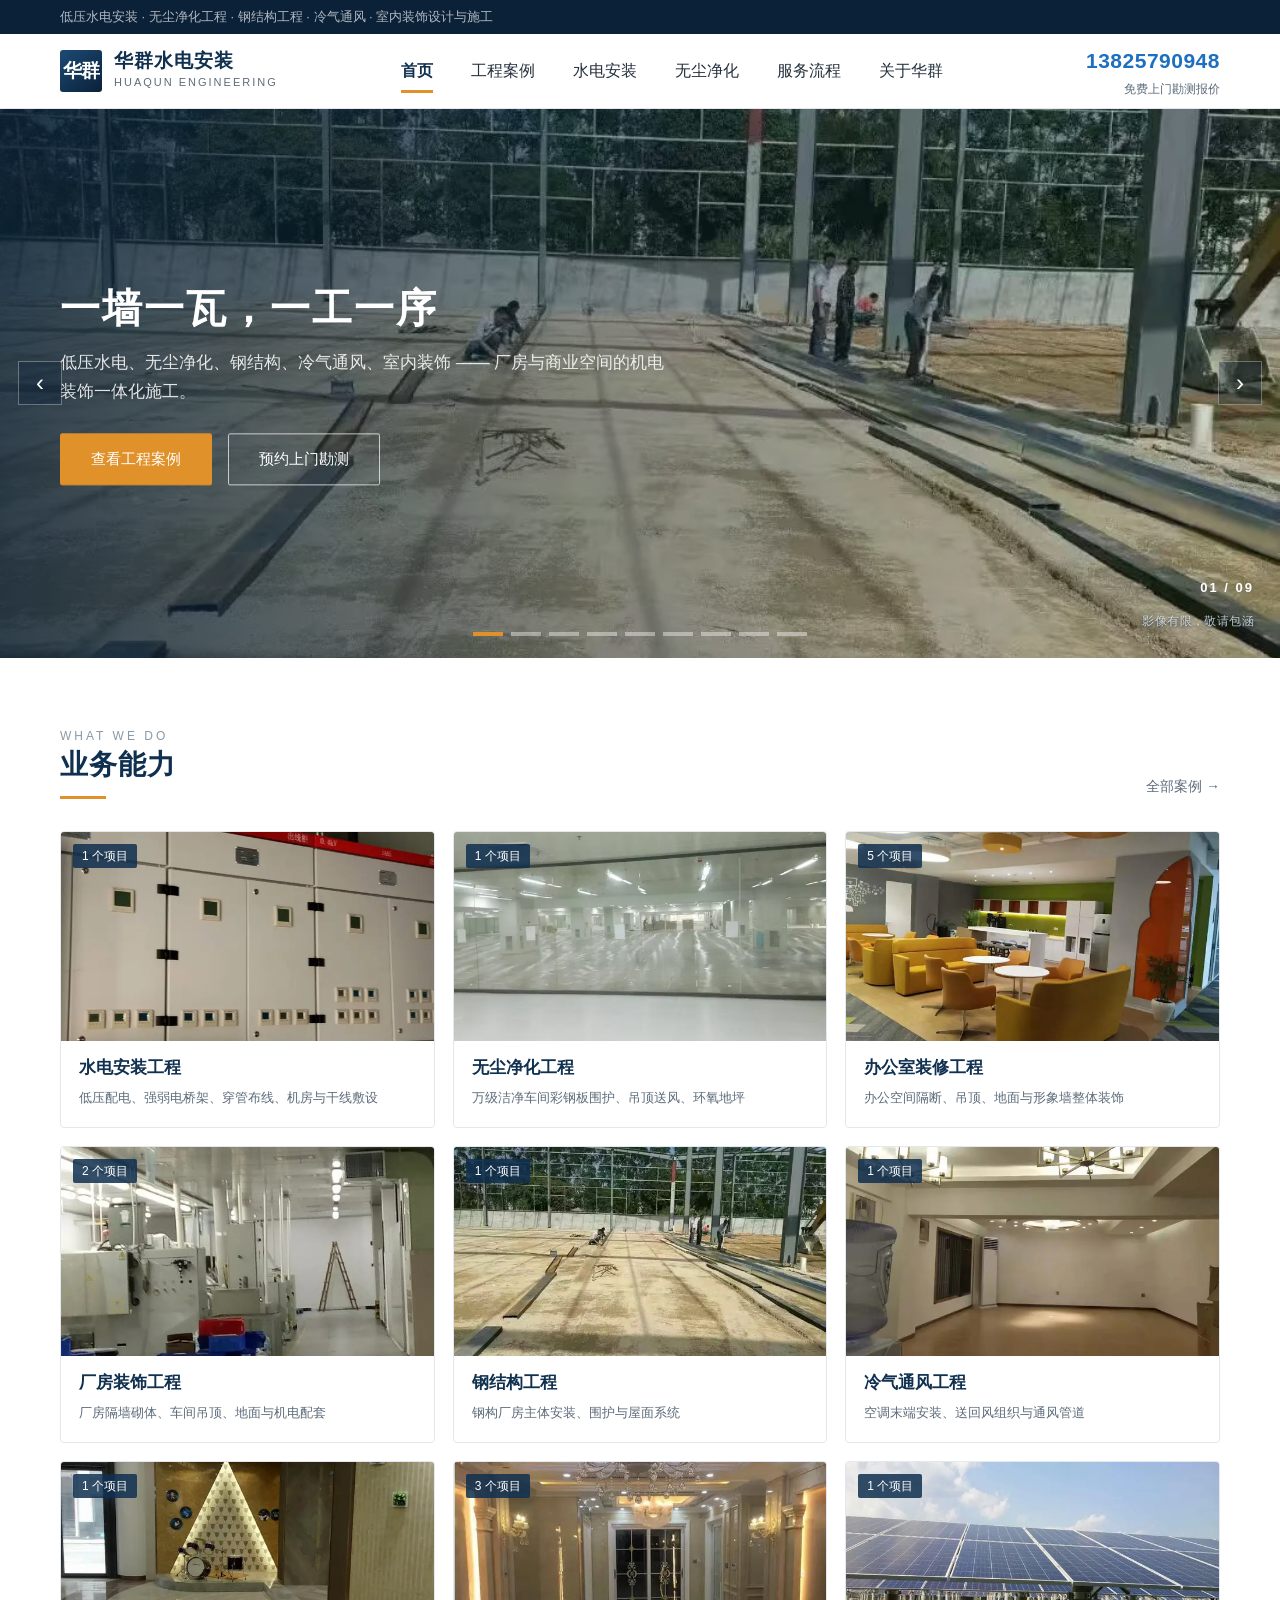
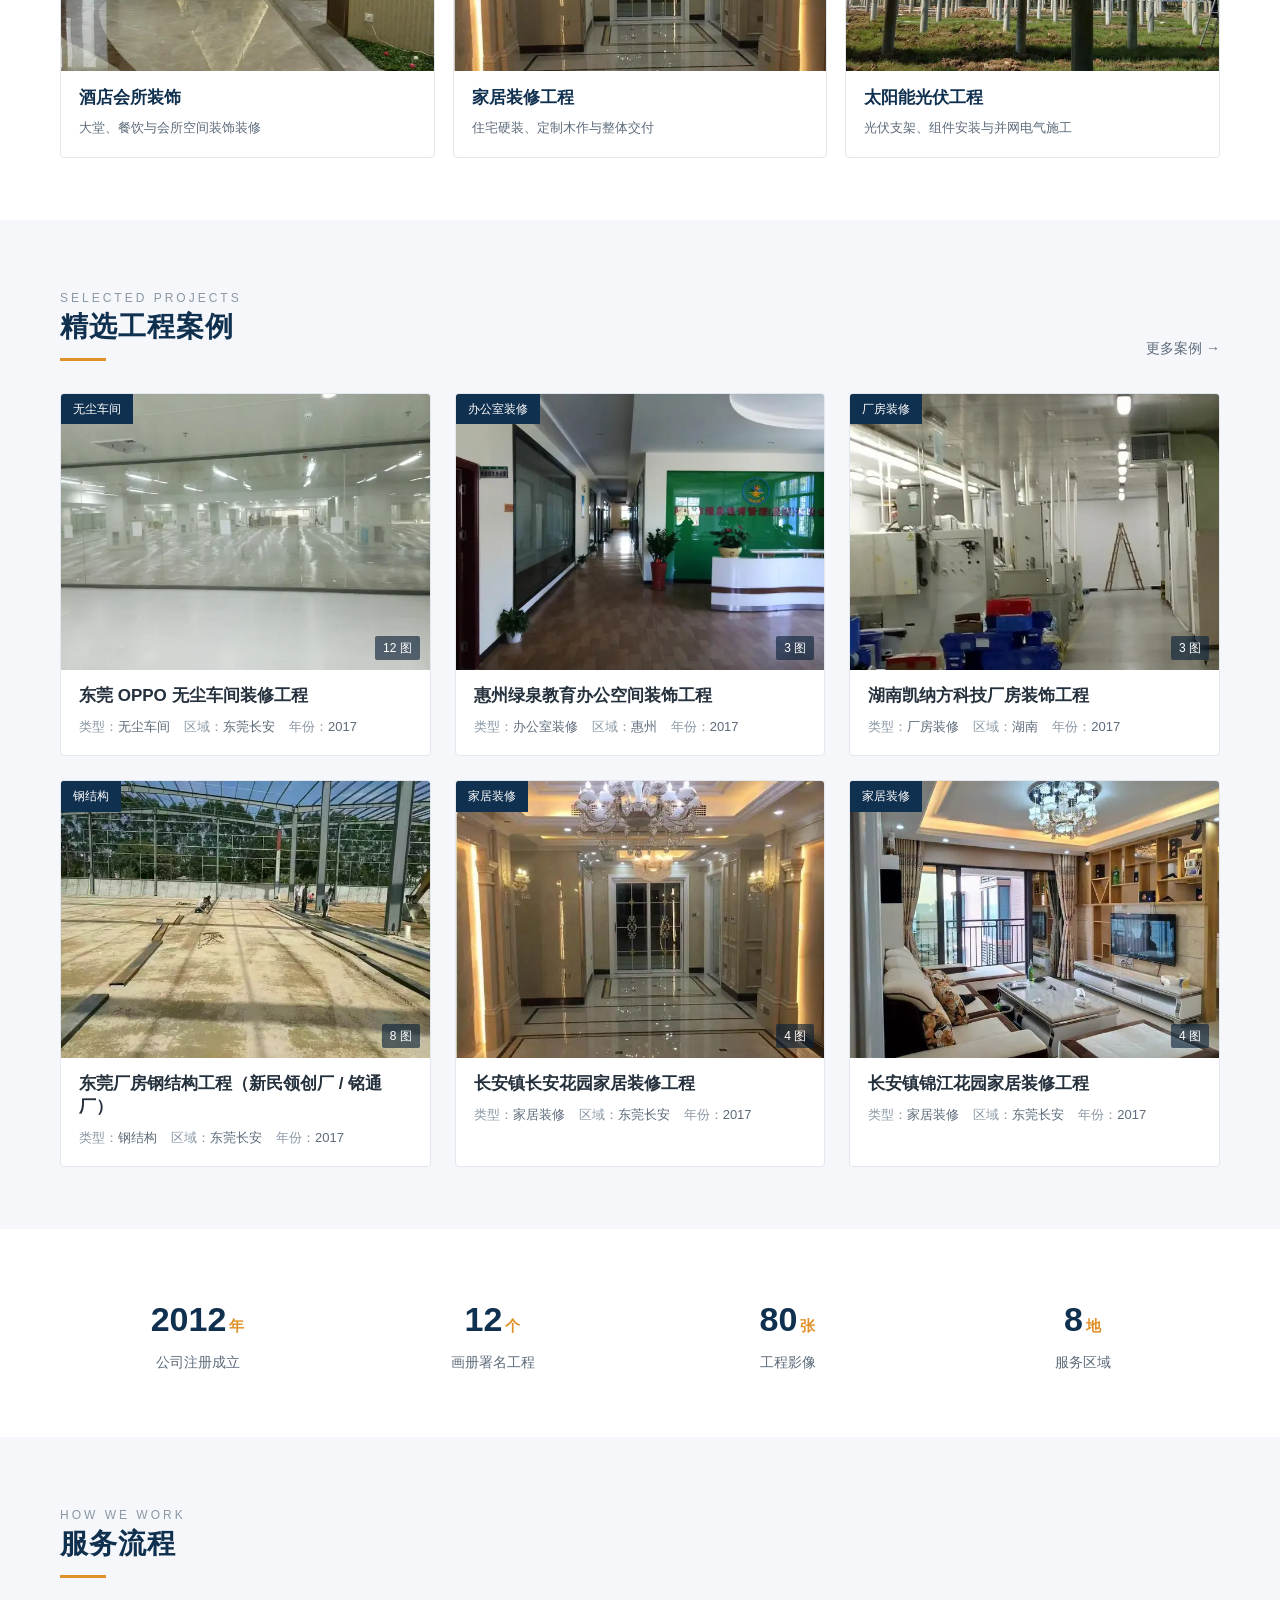
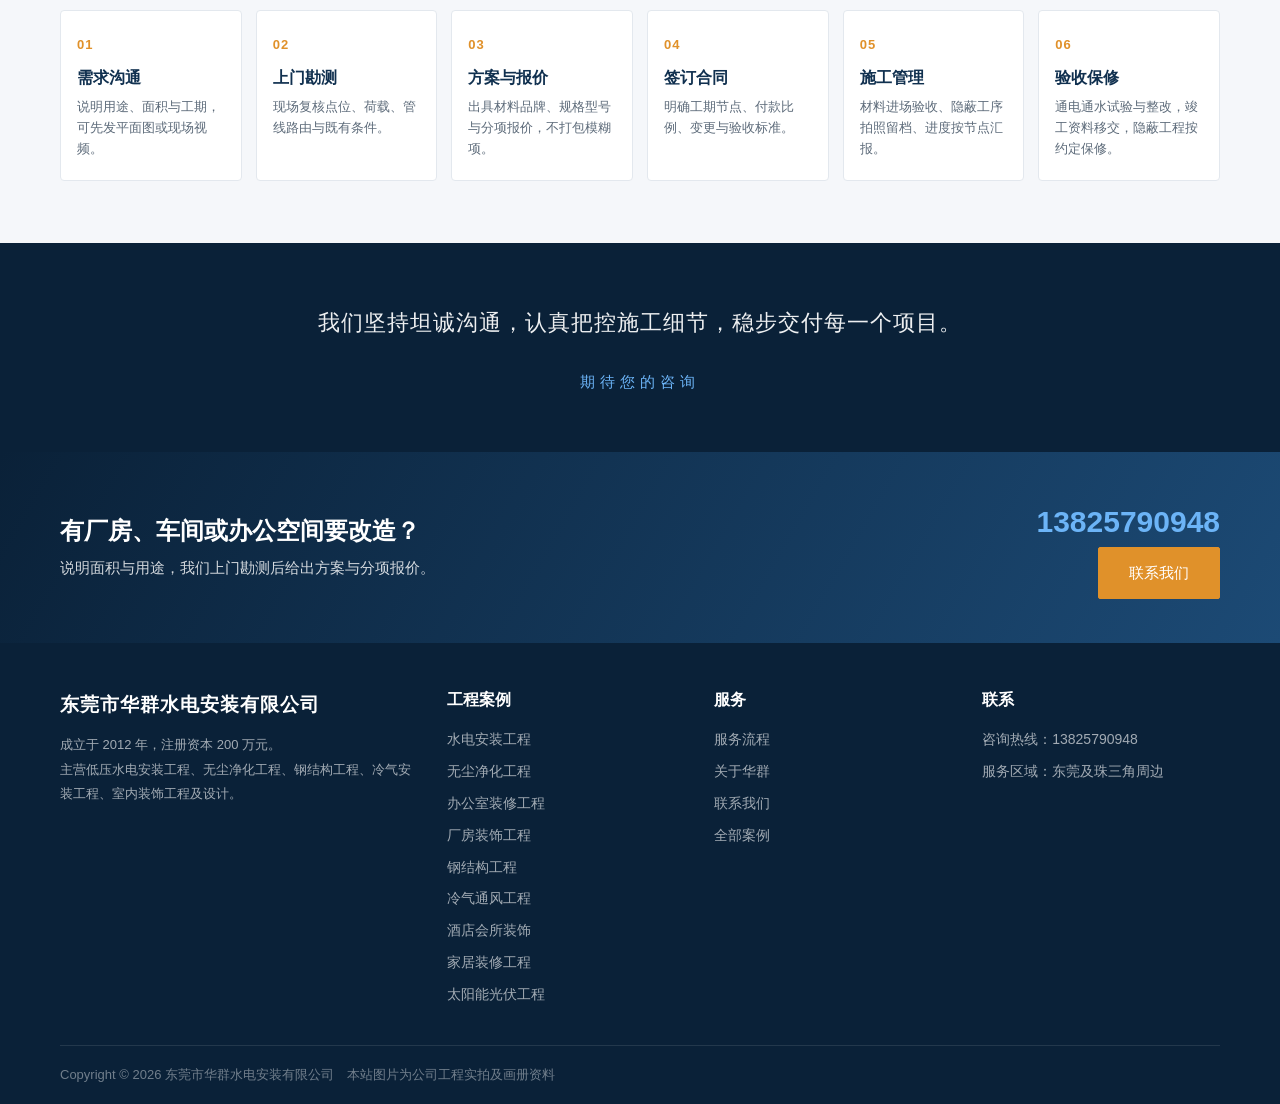
==== index.html @ dbda6144 "华群水电安装 官网静态站" ====
<!DOCTYPE html>
<html lang="zh-CN">
<head>
<meta charset="utf-8">
<meta name="viewport" content="width=device-width, initial-scale=1">
<title>东莞市华群水电安装有限公司 - 水电安装 · 无尘净化 · 厂房钢结构 · 办公室装饰工程</title>
<meta name="description" content="东莞长安镇水电安装、无尘净化车间、厂房钢结构、办公室与酒店装饰工程服务商，14 年工程经验，OPPO、正博、信佳等制造企业合作案例，附工程实拍图集。">
<link rel="stylesheet" href="assets/css/style.css">
</head>
<body>

<div class="hq-telbar"><div class="wrap">
  <span class="desc">低压水电安装 · 无尘净化工程 · 钢结构工程 · 冷气通风 · 室内装饰设计与施工</span>
  <span class="tel">咨询热线：<b data-fill-tel></b></span>
</div></div>

<header class="hq-head"><div class="wrap">
  <a class="hq-logo" href="index.html">
    <span class="mark">华群</span>
    <span class="txt"><b>华群水电安装</b><i>HUAQUN ENGINEERING</i></span>
  </a>
  <button class="hq-burger" id="burger">☰</button>
  <nav class="hq-nav" id="nav">
    <a href="index.html">首页</a>
    <a href="cases.html">工程案例</a>
    <a href="cases.html?cat=hydro">水电安装</a>
    <a href="cases.html?cat=cleanroom">无尘净化</a>
    <a href="index.html#flow">服务流程</a>
    <a href="about.html">关于华群</a>
  </nav>
  <div class="hotline"><b data-fill-tel></b><i>免费上门勘测报价</i></div>
</div></header>

<section class="hero">
  <div class="hero-slides" id="slides"></div>
  <div class="hero-copy"><div class="wrap">
    <h1>一墙一瓦，一工一序</h1>
    <p>低压水电、无尘净化、钢结构、冷气通风、室内装饰 —— 厂房与商业空间的机电装饰一体化施工。</p>
    <a class="btn" href="cases.html">查看工程案例</a>
    <a class="btn ghost" href="about.html#contact">预约上门勘测</a>
  </div></div>
  <button class="hero-arrow prev" id="hprev" aria-label="上一张">‹</button>
  <button class="hero-arrow next" id="hnext" aria-label="下一张">›</button>
  <div class="hero-count" id="hcount"></div>
  <div class="hero-note">影像有限，敬请包涵</div>
  <div class="hero-dots" id="dots"></div>
</section>

<section class="sec">
  <div class="wrap">
    <div class="sec-head">
      <div><div class="en">What We Do</div><h2 class="zh">业务能力</h2><div class="bar"></div></div>
      <a class="more" href="cases.html">全部案例 →</a>
    </div>
    <div class="cats" id="cats"></div>
  </div>
</section>

<section class="sec gray">
  <div class="wrap">
    <div class="sec-head">
      <div><div class="en">Selected Projects</div><h2 class="zh">精选工程案例</h2><div class="bar"></div></div>
      <a class="more" href="cases.html">更多案例 →</a>
    </div>
    <div class="grid" id="picked"></div>
  </div>
</section>

<section class="sec">
  <div class="wrap">
    <div class="stats" id="stats"></div>
  </div>
</section>

<section class="sec gray" id="flow">
  <div class="wrap">
    <div class="sec-head">
      <div><div class="en">How We Work</div><h2 class="zh">服务流程</h2><div class="bar"></div></div>
    </div>
    <ul class="flow">
      <li><span class="no">01</span><b>需求沟通</b><p>说明用途、面积与工期，可先发平面图或现场视频。</p></li>
      <li><span class="no">02</span><b>上门勘测</b><p>现场复核点位、荷载、管线路由与既有条件。</p></li>
      <li><span class="no">03</span><b>方案与报价</b><p>出具材料品牌、规格型号与分项报价，不打包模糊项。</p></li>
      <li><span class="no">04</span><b>签订合同</b><p>明确工期节点、付款比例、变更与验收标准。</p></li>
      <li><span class="no">05</span><b>施工管理</b><p>材料进场验收、隐蔽工序拍照留档、进度按节点汇报。</p></li>
      <li><span class="no">06</span><b>验收保修</b><p>通电通水试验与整改，竣工资料移交，隐蔽工程按约定保修。</p></li>
    </ul>
  </div>
</section>

<section class="words" id="words">
  <div class="wrap">
    <p class="words-say">我们坚持坦诚沟通，认真把控施工细节，稳步交付每一个项目。</p>
    <p class="words-hope">期待您的咨询</p>
  </div>
</section>

<section class="cta-band">
  <div class="wrap">
    <div><h3>有厂房、车间或办公空间要改造？</h3><p>说明面积与用途，我们上门勘测后给出方案与分项报价。</p></div>
    <div style="text-align:right"><span class="tel" data-fill-tel></span><div><a class="btn" href="about.html#contact">联系我们</a></div></div>
  </div>
</section>

<footer class="foot">
  <div class="wrap">
    <div class="foot-grid">
      <div class="brand">
        <b>东莞市华群水电安装有限公司</b>
        <p>成立于 2012 年，注册资本 200 万元。<br>主营低压水电安装工程、无尘净化工程、钢结构工程、冷气安装工程、室内装饰工程及设计。</p>
      </div>
      <div><h4>工程案例</h4><ul id="foot-cats"></ul></div>
      <div><h4>服务</h4><ul>
        <li><a href="index.html#flow">服务流程</a></li>
        <li><a href="about.html">关于华群</a></li>
        <li><a href="about.html#contact">联系我们</a></li>
        <li><a href="cases.html">全部案例</a></li>
      </ul></div>
      <div><h4>联系</h4><ul>
        <li>咨询热线：<span data-fill-tel></span></li>
        <li>服务区域：东莞及珠三角周边</li>
      </ul></div>
    </div>
    <div class="foot-bar">
      <span>Copyright © <span id="year"></span> <span id="cname"></span>　本站图片为公司工程实拍及画册资料</span>
    </div>
  </div>
</footer>

<script src="data/cases.js"></script>
<script src="assets/js/site.js"></script>
<script>
  document.getElementById("foot-cats").innerHTML = window.HUAQUN.cats.map(function (k) {
    return '<li><a href="cases.html?cat=' + k.id + '">' + k.name + "</a></li>";
  }).join("");
</script>
</body>
</html>
---- assets/css/style.css ----
:root {
  /* 全站只用三种颜色：藏青（结构）、琥珀（强调 / 操作）、蓝（电话 / 联系）
     其余一律是白、中性灰，或用白色透明度压深底 */
  --navy: #10304f;
  --navy-d: #0a2138;
  --navy-l: #1c4a75;
  --navy-05: #eaf1f8;
  --amber: #e0912a;
  --amber-d: #cf831f;
  --blue: #1d6fbf;
  --blue-l: #6cb4f7;
  --ink: #24303c;
  --ink-body: #3c4a58;
  --ink-l: #5d6b7a;
  --ink-2: #8b98a5;
  --line: #e3e8ee;
  --bg: #f5f7fa;
  --white: #fff;
  --radius: 4px;
  --shadow: 0 2px 12px rgba(16, 48, 79, .08);
  --shadow-h: 0 10px 28px rgba(16, 48, 79, .16);
  --maxw: 1200px;
}

* { box-sizing: border-box; }

html { -webkit-text-size-adjust: 100%; }

body {
  margin: 0;
  font-family: "PingFang SC", "Microsoft YaHei", "Hiragino Sans GB", "Source Han Sans SC", "Noto Sans CJK SC", sans-serif;
  color: var(--ink);
  background: var(--white);
  font-size: 15px;
  line-height: 1.7;
}

img { display: block; max-width: 100%; }
a { color: inherit; text-decoration: none; }
ul { margin: 0; padding: 0; list-style: none; }
h1, h2, h3, h4 { margin: 0; font-weight: 700; line-height: 1.35; }

.wrap { max-width: var(--maxw); margin: 0 auto; padding: 0 20px; }

/* ---------- header ---------- */
.hq-telbar { background: var(--navy-d); color: rgba(255, 255, 255, .68); font-size: 13px; }
.hq-telbar .wrap { display: flex; justify-content: space-between; align-items: center; height: 34px; }
.hq-telbar span { white-space: nowrap; }
.hq-telbar .tel { display: none; color: var(--blue-l); font-weight: 700; letter-spacing: .5px; }

.hq-head { background: var(--white); border-bottom: 1px solid var(--line); position: sticky; top: 0; z-index: 60; }
.hq-head .wrap { display: flex; align-items: center; justify-content: space-between; height: 74px; }
.hq-logo { display: flex; align-items: center; gap: 12px; }
.hq-logo .mark {
  width: 42px; height: 42px; border-radius: 3px; flex: none;
  background: linear-gradient(140deg, var(--navy-l), var(--navy-d));
  color: #fff; font-size: 19px; font-weight: 800;
  display: flex; align-items: center; justify-content: center; letter-spacing: -1px;
}
.hq-logo .txt b { display: block; font-size: 19px; color: var(--navy); letter-spacing: 1px; line-height: 1.2; }
.hq-logo .txt i { display: block; font-style: normal; font-size: 11px; color: var(--ink-l); letter-spacing: 2px; }

.hq-nav { display: flex; gap: 6px; }
.hq-nav a {
  position: relative; padding: 26px 16px; font-size: 16px; color: var(--ink);
}
.hq-nav a:hover { color: var(--navy-l); }
.hq-nav a.on { color: var(--navy); font-weight: 700; }
.hq-nav a.on::after {
  content: ""; position: absolute; left: 16px; right: 16px; bottom: 18px; height: 3px; background: var(--amber);
}
.hq-head .hotline { text-align: right; margin-left: 20px; }
.hq-head .hotline b { display: block; font-size: 21px; color: var(--blue); font-weight: 800; letter-spacing: .5px; }
.hq-head .hotline i { display: block; font-style: normal; font-size: 12px; color: var(--ink-l); }

.hq-burger {
  display: none; width: 40px; height: 40px; border: 1px solid rgba(16, 48, 79, .2); border-radius: 3px;
  background: none; cursor: pointer; padding: 0; position: relative; font-size: 0; flex: none;
}
.hq-burger::before {
  content: ""; position: absolute; left: 11px; right: 11px; top: 12px; height: 2px;
  background: var(--navy); box-shadow: 0 6px 0 var(--navy), 0 12px 0 var(--navy);
}

/* ---------- hero ---------- */
.hero { position: relative; background: var(--navy-d); overflow: hidden; }
.hero-slides { position: relative; width: 100%; aspect-ratio: 21 / 9; max-height: 560px; }
.hero-slide {
  position: absolute; inset: 0; opacity: 0; transition: opacity .9s ease;
  background-size: cover; background-position: center;
}
.hero-slide.on { opacity: 1; }
.hero-slide::after { content: ""; position: absolute; inset: 0; background: linear-gradient(90deg, rgba(10, 33, 56, .82) 0%, rgba(10, 33, 56, .45) 45%, rgba(10, 33, 56, .15) 100%); }
.hero-copy { position: absolute; z-index: 3; top: 50%; left: 0; transform: translateY(-50%); width: 100%; }
.hero-copy .wrap { max-width: var(--maxw); }
.hero-copy h1 { color: #fff; font-size: 40px; letter-spacing: 2px; }
.hero-copy p { color: rgba(255, 255, 255, .86); font-size: 17px; margin: 14px 0 26px; max-width: 620px; }
.hero-dots { position: absolute; z-index: 4; bottom: 22px; left: 0; width: 100%; display: flex; gap: 8px; justify-content: center; }
.hero-dots button { width: 30px; height: 4px; border: 0; background: rgba(255, 255, 255, .4); cursor: pointer; padding: 0; }
.hero-dots button.on { background: var(--amber); }
.hero-arrow {
  position: absolute; z-index: 5; top: 50%; transform: translateY(-50%); width: 44px; height: 44px;
  border: 1px solid rgba(255, 255, 255, .32); background: rgba(10, 33, 56, .32); color: #fff;
  font-size: 24px; line-height: 1; cursor: pointer; transition: .22s;
}
.hero-arrow:hover { background: var(--amber); border-color: var(--amber); }
.hero-arrow.prev { left: 18px; }
.hero-arrow.next { right: 18px; }
.hero-count { position: absolute; z-index: 4; right: 26px; bottom: 58px; color: #fff; font-size: 13px; font-weight: 700; letter-spacing: 2px; }
.hero-note {
  position: absolute; z-index: 4; right: 26px; bottom: 26px;
  color: rgba(255, 255, 255, .72); font-size: 12px; letter-spacing: .4px;
  text-shadow: 0 1px 3px rgba(10, 33, 56, .8);
}

.btn {
  display: inline-block; padding: 12px 30px; border-radius: 2px; font-size: 15px;
  background: var(--amber); color: #fff; border: 1px solid var(--amber); cursor: pointer;
}
.btn:hover { background: var(--amber-d); border-color: var(--amber-d); }
.btn.ghost { background: transparent; border-color: rgba(255, 255, 255, .7); color: #fff; margin-left: 12px; }
.btn.ghost:hover { background: rgba(255, 255, 255, .12); }
.btn.dark { background: var(--navy); border-color: var(--navy); }
.btn.dark:hover { background: var(--navy-l); border-color: var(--navy-l); }

/* ---------- section ---------- */
.sec { padding: 62px 0; }
.sec.gray { background: var(--bg); }
.sec-head { display: flex; align-items: flex-end; justify-content: space-between; margin-bottom: 32px; }
.sec-head .zh { font-size: 28px; color: var(--navy); letter-spacing: 1px; }
.sec-head .en { font-size: 12px; color: var(--ink-2); letter-spacing: 3px; text-transform: uppercase; margin-top: 6px; }
.sec-head .bar { width: 46px; height: 3px; background: var(--amber); margin-top: 12px; }
.sec-head a.more { font-size: 14px; color: var(--ink-l); }
.sec-head a.more:hover { color: var(--amber); }

/* ---------- 业务能力 ---------- */
.cats { display: grid; grid-template-columns: repeat(3, 1fr); gap: 18px; }
.cat-card {
  position: relative; display: block; background: var(--white); border: 1px solid var(--line);
  border-radius: var(--radius); overflow: hidden; transition: .28s;
}
.cat-card:hover { box-shadow: var(--shadow-h); transform: translateY(-3px); border-color: transparent; }
.cat-card .ph { aspect-ratio: 16 / 9; overflow: hidden; background: var(--bg); }
.cat-card .ph img { width: 100%; height: 100%; object-fit: cover; transition: transform .5s; }
.cat-card:hover .ph img { transform: scale(1.06); }
.cat-card .bd { padding: 16px 18px 18px; }
.cat-card h4 { font-size: 17px; color: var(--navy); }
.cat-card p { margin: 7px 0 0; font-size: 13px; color: var(--ink-l); line-height: 1.65; }
.cat-card .n { position: absolute; top: 12px; left: 12px; background: rgba(16, 48, 79, .85); color: #fff; font-size: 12px; padding: 2px 9px; border-radius: 2px; }

/* ---------- 案例卡片 ---------- */
.grid { display: grid; grid-template-columns: repeat(3, 1fr); gap: 24px; }
.card {
  background: var(--white); border: 1px solid var(--line); border-radius: var(--radius);
  overflow: hidden; display: block; transition: .28s;
}
.card:hover { box-shadow: var(--shadow-h); transform: translateY(-3px); border-color: transparent; }
.card .ph { position: relative; aspect-ratio: 4 / 3; overflow: hidden; background: var(--bg); }
.card .ph img { width: 100%; height: 100%; object-fit: cover; transition: transform .5s; }
.card:hover .ph img { transform: scale(1.05); }
.card .tag { position: absolute; top: 0; left: 0; background: var(--navy); color: #fff; font-size: 12px; padding: 5px 12px; }
.card .cnt { position: absolute; right: 10px; bottom: 10px; background: rgba(10, 33, 56, .62); color: #fff; font-size: 12px; padding: 2px 8px; border-radius: 2px; }
.card .bd { padding: 15px 18px 17px; }
.card .bd h4 { font-size: 17px; color: var(--ink); }
.card:hover .bd h4 { color: var(--navy-l); }
.card .meta { margin-top: 8px; font-size: 13px; color: var(--ink-l); display: flex; flex-wrap: wrap; gap: 4px 14px; }
.card .meta b { color: var(--ink-2); font-weight: 400; }

/* ---------- 筛选条 ---------- */
.page-hero { background: var(--navy); color: #fff; padding: 30px 0; }
.page-hero h1 { font-size: 26px; letter-spacing: 1px; }
.page-hero .crumb { font-size: 13px; color: rgba(255, 255, 255, .72); margin-top: 8px; }
.page-hero .crumb a:hover { color: var(--amber); }

.filters { background: var(--white); border: 1px solid var(--line); border-top: 0; border-radius: 0 0 var(--radius) var(--radius); box-shadow: var(--shadow); }
.f-row { display: flex; align-items: flex-start; padding: 12px 18px; border-bottom: 1px dashed var(--line); }
.f-row:last-child { border-bottom: 0; }
.f-row .lb { flex: none; width: 74px; color: var(--ink-2); font-size: 14px; padding-top: 4px; }
.f-row .op { display: flex; flex-wrap: wrap; gap: 6px 4px; }
.f-row .op a {
  font-size: 14px; padding: 3px 12px; border-radius: 2px; color: var(--ink); line-height: 1.6;
}
.f-row .op a:hover { color: var(--amber); }
.f-row .op a.on { background: var(--amber); color: #fff; }
.f-count { padding: 16px 2px 18px; font-size: 14px; color: var(--ink-l); display: flex; justify-content: space-between; align-items: center; flex-wrap: wrap; gap: 10px; }
.f-count b { color: var(--amber); font-size: 17px; }
.f-count .reset { color: var(--ink-l); cursor: pointer; }
.f-count .reset:hover { color: var(--amber); }

.pager { display: flex; gap: 6px; justify-content: center; margin-top: 36px; flex-wrap: wrap; }
.pager button {
  min-width: 36px; height: 36px; border: 1px solid var(--line); background: #fff; cursor: pointer;
  font-size: 14px; color: var(--ink); border-radius: 2px; padding: 0 10px;
}
.pager button:hover:not(:disabled) { border-color: var(--amber); color: var(--amber); }
.pager button.on { background: var(--amber); border-color: var(--amber); color: #fff; }
.pager button:disabled { color: rgba(16, 48, 79, .28); cursor: not-allowed; }

.empty { padding: 70px 0; text-align: center; color: var(--ink-l); background: var(--white); border: 1px dashed var(--line); border-radius: var(--radius); }
.empty b { display: block; font-size: 18px; color: var(--navy); margin-bottom: 8px; }

/* ---------- 详情页 ---------- */
.detail { display: grid; grid-template-columns: minmax(0, 1fr) 320px; gap: 32px; align-items: start; }
.gallery { border: 1px solid var(--line); border-radius: var(--radius); overflow: hidden; background: var(--navy-d); }
.gallery .stage { position: relative; aspect-ratio: 16 / 10; background: var(--navy-d); cursor: zoom-in; }
.gallery .stage img { position: absolute; inset: 0; width: 100%; height: 100%; object-fit: contain; }
.gallery .stage .cap {
  position: absolute; left: 0; right: 0; bottom: 0; padding: 10px 16px; font-size: 13px; color: rgba(255, 255, 255, .85);
  background: linear-gradient(transparent, rgba(10, 33, 56, .78));
}
.gallery .stage .nav { position: absolute; top: 50%; transform: translateY(-50%); z-index: 3; width: 40px; height: 60px; border: 0; background: rgba(255, 255, 255, .12); color: #fff; font-size: 20px; cursor: pointer; }
.gallery .stage .nav:hover { background: rgba(224, 145, 42, .85); }
.gallery .stage .nav.prev { left: 0; }
.gallery .stage .nav.next { right: 0; }
.thumbs { display: flex; gap: 8px; padding: 10px; overflow-x: auto; background: var(--bg); }
.thumbs button { flex: none; width: 92px; height: 66px; border: 2px solid transparent; padding: 0; background: var(--line); cursor: pointer; border-radius: 2px; overflow: hidden; }
.thumbs button img { width: 100%; height: 100%; object-fit: cover; }
.thumbs button.on { border-color: var(--amber); }

.d-side { position: sticky; top: 90px; }
.d-info { border: 1px solid var(--line); border-radius: var(--radius); padding: 4px 18px; background: var(--white); }
.d-info li { display: flex; font-size: 14px; padding: 11px 0; border-bottom: 1px dashed var(--line); }
.d-info li:last-child { border-bottom: 0; }
.d-info li span { flex: none; width: 78px; color: var(--ink-2); }
.d-info li em { font-style: normal; color: var(--ink); }
.d-cta { margin-top: 18px; border: 1px solid var(--line); border-radius: var(--radius); padding: 20px; background: var(--bg); text-align: center; }
.d-cta p { margin: 0 0 14px; font-size: 14px; color: var(--ink-l); }
.d-cta .num { font-size: 24px; font-weight: 800; color: var(--blue); display: block; margin-bottom: 4px; }

.d-title { margin-bottom: 20px; }
.d-title h1 { font-size: 27px; color: var(--navy); }
.d-title .tags { display: flex; gap: 8px; margin-top: 12px; flex-wrap: wrap; }
.d-title .tags i { font-style: normal; font-size: 12px; color: var(--navy-l); background: var(--navy-05); padding: 3px 10px; border-radius: 2px; }
.d-body { margin: 22px 0 0; font-size: 15px; color: var(--ink-body); }
.d-body p { margin: 0 0 14px; text-indent: 0; }
.d-body h3 { font-size: 17px; color: var(--navy); margin: 26px 0 12px; padding-left: 11px; border-left: 3px solid var(--amber); }
.scope-list { display: grid; grid-template-columns: repeat(2, 1fr); gap: 10px 18px; }
.scope-list li { font-size: 14px; color: var(--ink-body); padding-left: 18px; position: relative; }
.scope-list li::before { content: ""; position: absolute; left: 0; top: 9px; width: 7px; height: 7px; background: var(--amber); border-radius: 50%; }

/* ---------- 数据条 / 流程 ---------- */
.stats { display: grid; grid-template-columns: repeat(4, 1fr); gap: 20px; text-align: center; }
.stats b { display: block; font-size: 34px; color: var(--navy); font-weight: 800; }
.stats b i { font-style: normal; font-size: 15px; color: var(--amber); margin-left: 3px; }
.stats span { font-size: 14px; color: var(--ink-l); }

.flow { display: grid; grid-template-columns: repeat(6, 1fr); gap: 14px; }
.flow li { background: var(--white); border: 1px solid var(--line); border-radius: var(--radius); padding: 20px 16px; position: relative; }
.flow li b { display: block; font-size: 16px; color: var(--navy); margin: 8px 0 6px; }
.flow li p { margin: 0; font-size: 13px; color: var(--ink-l); line-height: 1.6; }
.flow li .no { font-size: 13px; color: var(--amber); font-weight: 800; letter-spacing: 1px; }

.words { background: var(--navy-d); padding: 58px 0; text-align: center; }
.words-say { margin: 0 auto; max-width: 820px; color: rgba(255, 255, 255, .93); font-size: 22px; line-height: 2; letter-spacing: 1px; }
.words-hope { margin: 24px 0 0; color: var(--blue-l); font-size: 15px; letter-spacing: 5px; }

.cta-band { background: linear-gradient(120deg, var(--navy-d), var(--navy-l)); color: #fff; padding: 44px 0; }
.cta-band .wrap { display: flex; align-items: center; justify-content: space-between; gap: 24px; flex-wrap: wrap; }
.cta-band h3 { font-size: 24px; }
.cta-band p { margin: 8px 0 0; color: rgba(255, 255, 255, .82); font-size: 15px; }
.cta-band .tel { font-size: 30px; font-weight: 800; color: var(--blue-l); }

/* ---------- about ---------- */
.about-grid { display: grid; grid-template-columns: minmax(0, 1fr) 340px; gap: 36px; align-items: start; }
.prose h3 { font-size: 19px; color: var(--navy); margin: 30px 0 12px; padding-left: 11px; border-left: 3px solid var(--amber); }
.prose h3:first-child { margin-top: 0; }
.prose p { margin: 0 0 14px; color: var(--ink-body); }
.scope-table { width: 100%; border-collapse: collapse; font-size: 14px; }
.scope-table th, .scope-table td { border: 1px solid var(--line); padding: 11px 14px; text-align: left; }
.scope-table th { background: var(--bg); color: var(--navy); font-weight: 700; width: 130px; }
.notice { background: var(--navy-05); border: 1px solid rgba(16, 48, 79, .14); border-radius: var(--radius); padding: 16px 18px; font-size: 13px; color: var(--ink-l); }
.notice b { display: block; margin-bottom: 6px; color: var(--navy); }

/* ---------- footer ---------- */
.foot { background: var(--navy-d); color: rgba(255, 255, 255, .62); padding: 46px 0 0; font-size: 14px; }
.foot-grid { display: grid; grid-template-columns: 1.5fr repeat(3, 1fr); gap: 30px; padding-bottom: 34px; }
.foot h4 { color: #fff; font-size: 16px; margin-bottom: 14px; }
.foot li { padding: 4px 0; }
.foot a:hover { color: var(--amber); }
.foot .brand b { color: #fff; font-size: 19px; letter-spacing: 1px; }
.foot .brand p { margin: 12px 0 0; line-height: 1.9; font-size: 13px; }
.foot-bar { border-top: 1px solid rgba(255, 255, 255, .1); padding: 18px 0; font-size: 13px; color: rgba(255, 255, 255, .42); display: flex; justify-content: space-between; gap: 12px; flex-wrap: wrap; }

/* ---------- lightbox ---------- */
#lb { position: fixed; inset: 0; z-index: 100; background: rgba(10, 33, 56, .94); display: none; }
#lb.on { display: block; }
#lb img { position: absolute; top: 50%; left: 50%; transform: translate(-50%, -50%); max-width: 92vw; max-height: 86vh; }
#lb .x { position: absolute; top: 18px; right: 24px; color: #fff; font-size: 30px; background: none; border: 0; cursor: pointer; }
#lb .cap { position: absolute; bottom: 20px; left: 0; right: 0; text-align: center; color: rgba(255, 255, 255, .75); font-size: 14px; }

/* ---------- 移动端 ---------- */
@media (max-width: 1000px) {
  .cats, .grid { grid-template-columns: repeat(2, 1fr); }
  .flow { grid-template-columns: repeat(3, 1fr); }
  .stats { grid-template-columns: repeat(2, 1fr); }
  .detail, .about-grid { grid-template-columns: minmax(0, 1fr); }
  .d-side { position: static; }
  .hero-slides { aspect-ratio: 16 / 10; }
  .hero-copy h1 { font-size: 28px; }
}

@media (max-width: 720px) {
  .hq-head .wrap { height: 60px; }
  .hq-nav {
    display: none; position: absolute; top: 60px; left: 0; right: 0; background: #fff;
    flex-direction: column; border-bottom: 1px solid var(--line); box-shadow: var(--shadow);
  }
  .hq-nav.open { display: flex; }
  .hq-nav a { padding: 14px 20px; border-top: 1px solid var(--line); }
  .hq-nav a.on::after { display: none; }
  .hq-burger { display: block; }
  .hq-head .hotline { display: none; }
  .hq-telbar .wrap { height: auto; padding: 8px 20px; font-size: 12px; }
  .hq-telbar .desc { display: none; }
  .hq-telbar .tel { display: inline; }
  .cats, .grid, .stats, .scope-list { grid-template-columns: 1fr; }
  .words { padding: 36px 0; }
  .words-say { font-size: 16px; line-height: 1.95; letter-spacing: .5px; }
  .words-hope { margin-top: 16px; font-size: 13px; letter-spacing: 3px; }
  .flow { grid-template-columns: repeat(2, 1fr); }
  .sec { padding: 40px 0; }
  .sec-head .zh { font-size: 22px; }
  .hero-slides { aspect-ratio: 1 / 1; max-height: none; }
  .hero-copy h1 { font-size: 23px; letter-spacing: 0; }
  .hero-copy p { font-size: 14px; margin-bottom: 18px; }
  .hero-arrow, .hero-count { display: none; }
  .hero-note { left: 0; right: 0; bottom: 34px; font-size: 11px; letter-spacing: .5px; text-align: center; }
  .hero-dots { bottom: 12px; }
  .btn { padding: 10px 20px; font-size: 14px; }
  .btn.ghost { margin-left: 0; margin-top: 10px; }
  .f-row { flex-direction: column; }
  .f-row .lb { width: auto; padding-top: 0; margin-bottom: 4px; }
  .foot-grid { grid-template-columns: 1fr 1fr; }
}
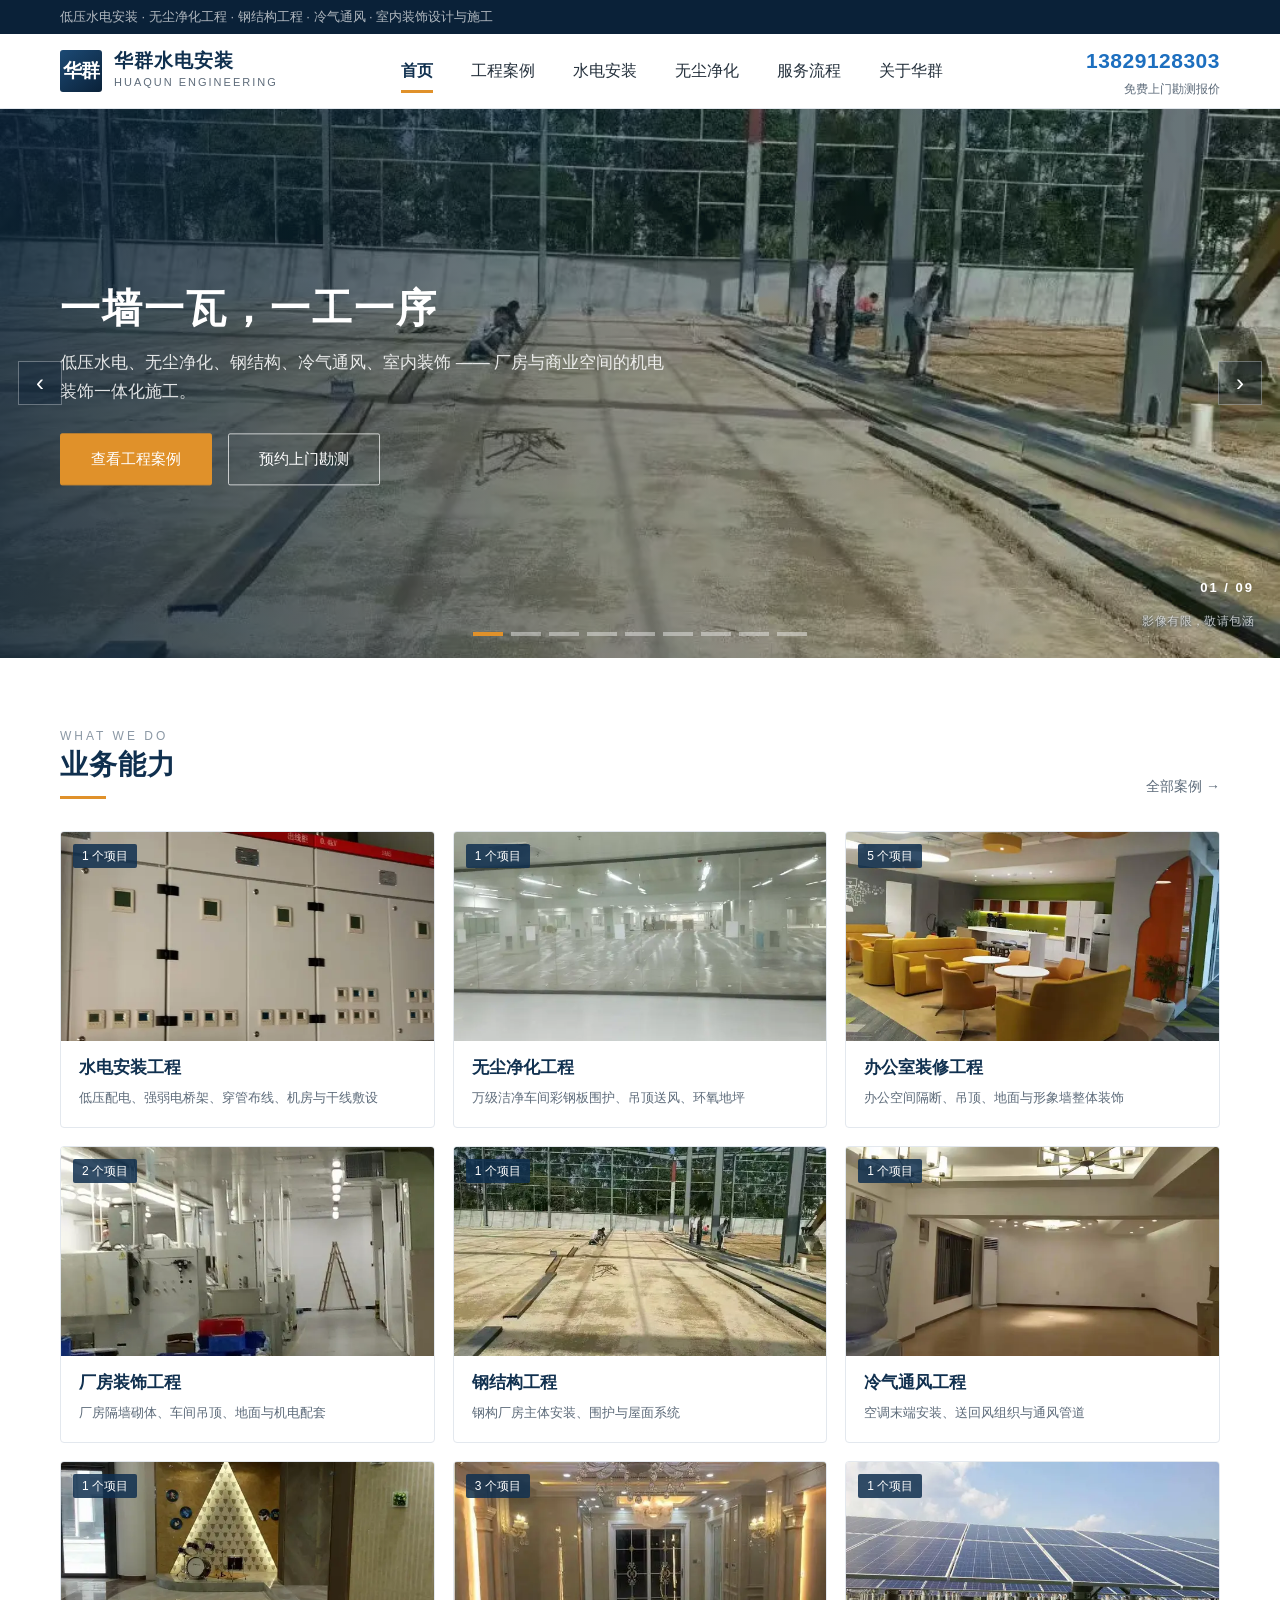
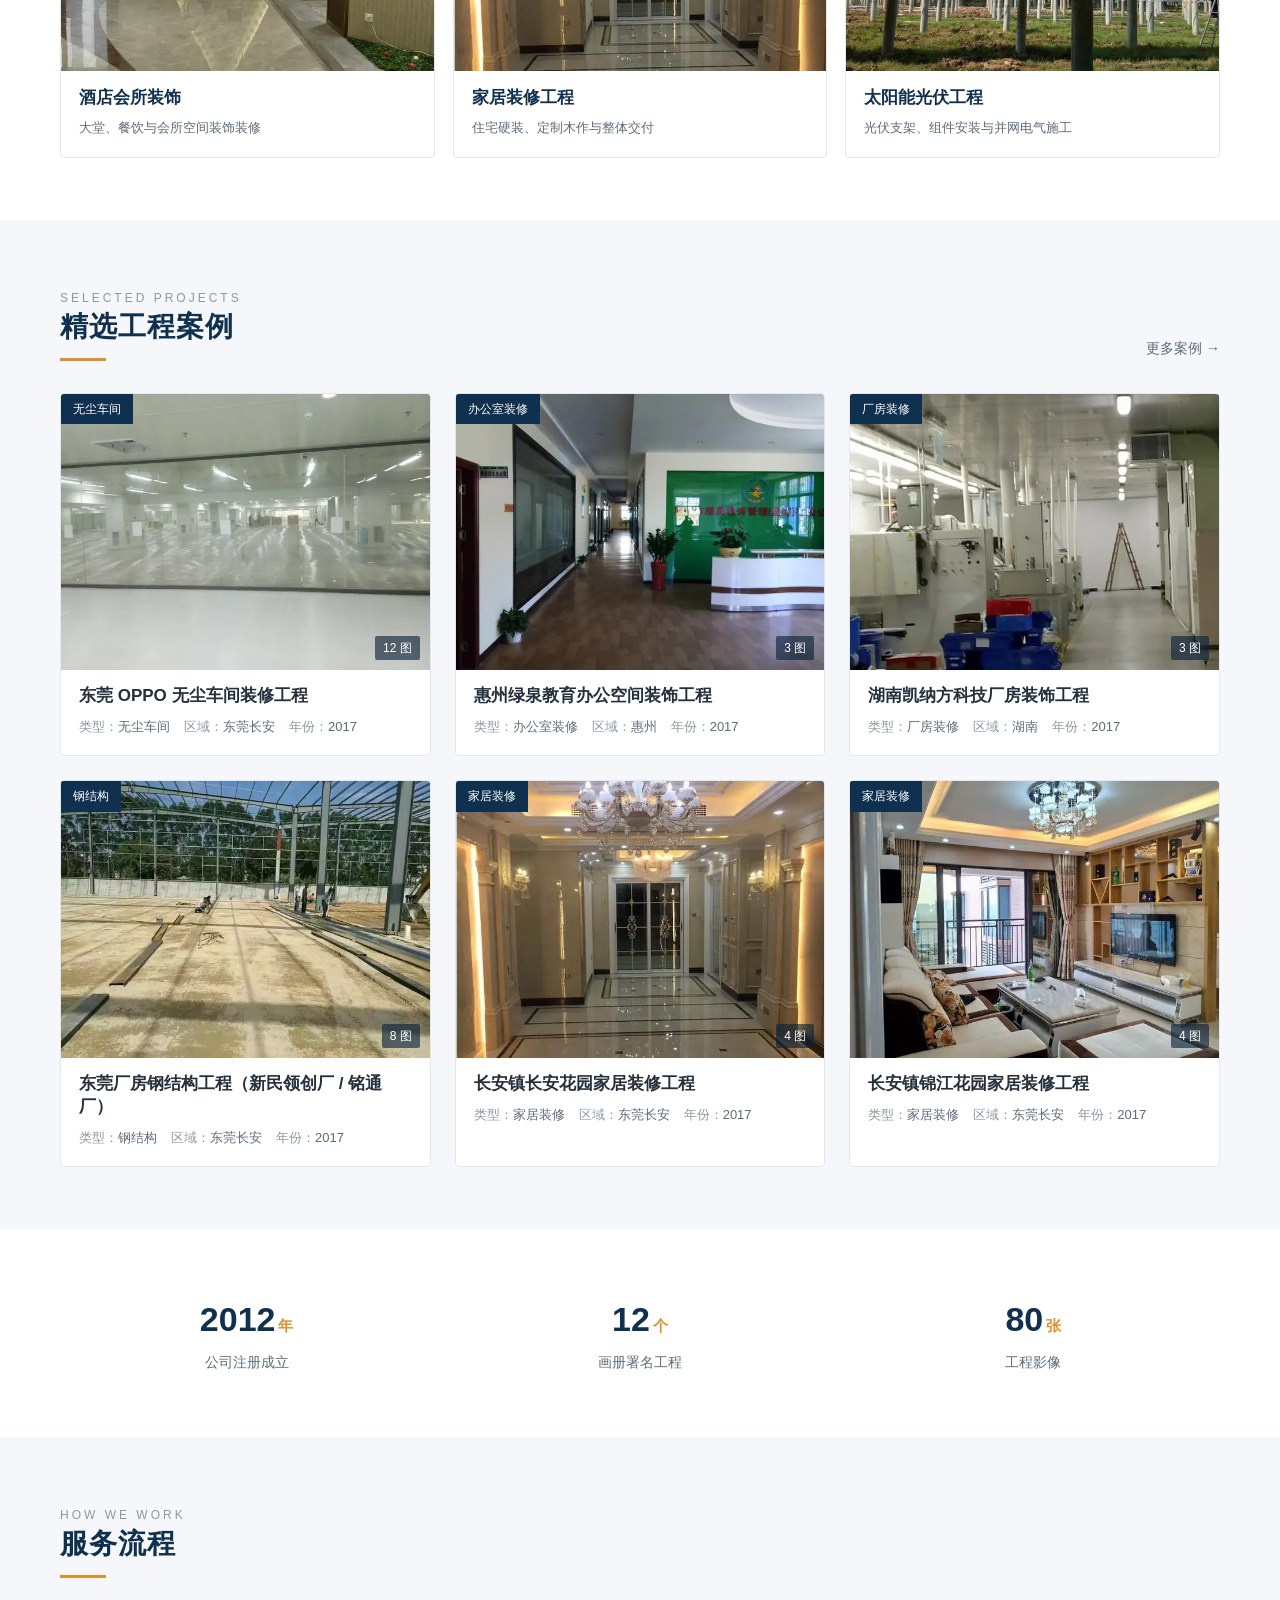
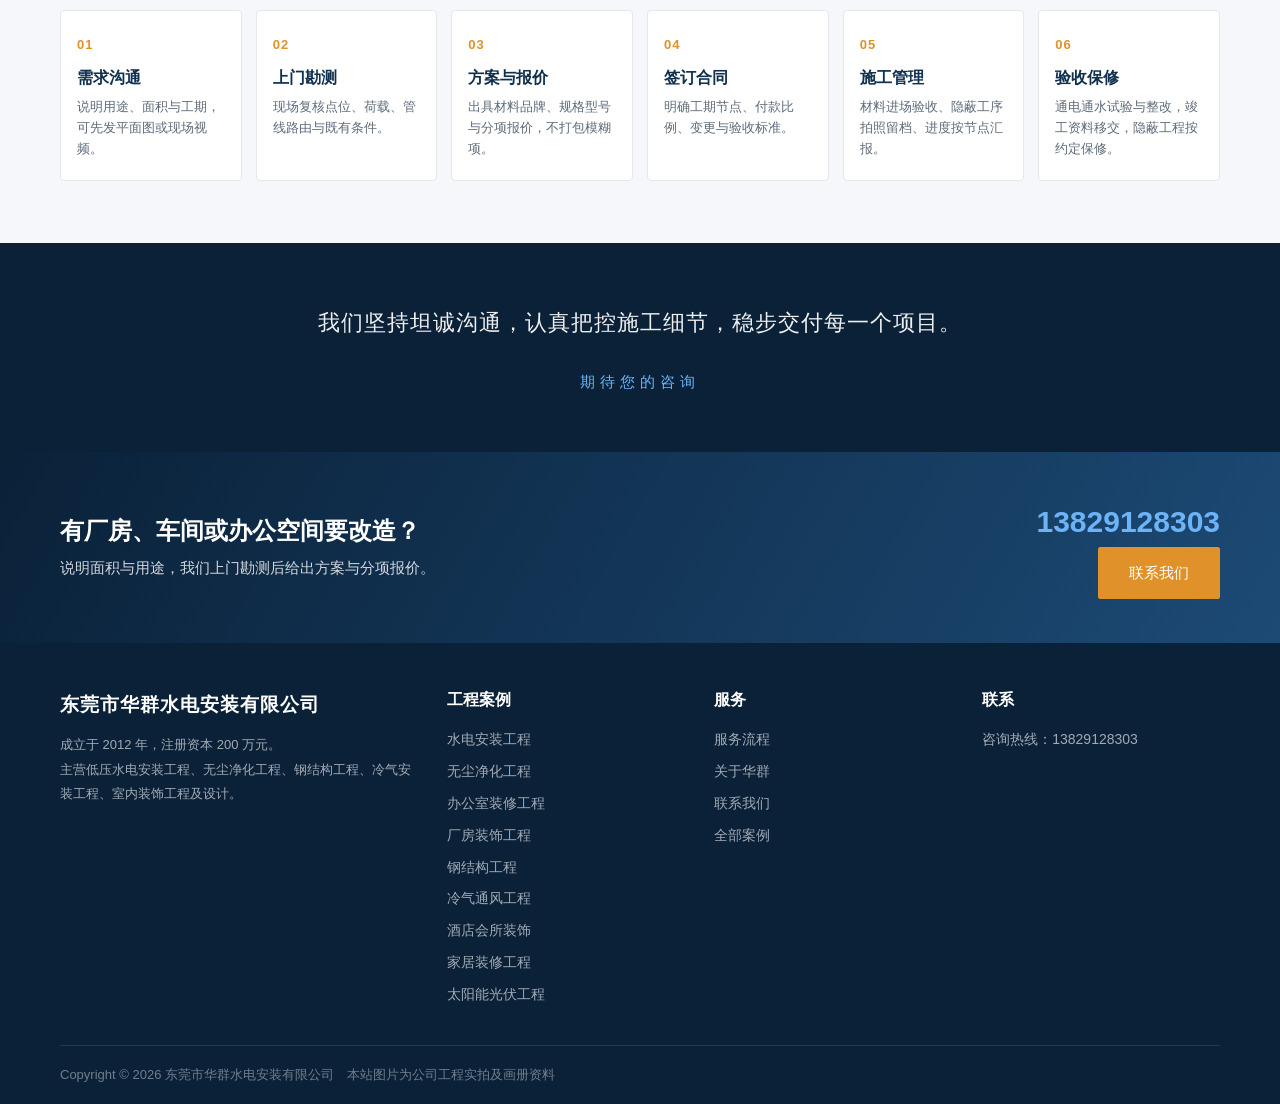
==== commit 0ade6f8f: "去掉服务区域表述" ====
--- a/index.html
+++ b/index.html
@@ -118,7 +118,6 @@
       </ul></div>
       <div><h4>联系</h4><ul>
         <li>咨询热线：<span data-fill-tel></span></li>
-        <li>服务区域：东莞及珠三角周边</li>
       </ul></div>
     </div>
     <div class="foot-bar">
--- a/assets/css/style.css
+++ b/assets/css/style.css
@@ -239,7 +239,7 @@
 .scope-list li::before { content: ""; position: absolute; left: 0; top: 9px; width: 7px; height: 7px; background: var(--amber); border-radius: 50%; }
 
 /* ---------- 数据条 / 流程 ---------- */
-.stats { display: grid; grid-template-columns: repeat(4, 1fr); gap: 20px; text-align: center; }
+.stats { display: grid; grid-template-columns: repeat(3, 1fr); gap: 20px; text-align: center; }
 .stats b { display: block; font-size: 34px; color: var(--navy); font-weight: 800; }
 .stats b i { font-style: normal; font-size: 15px; color: var(--amber); margin-left: 3px; }
 .stats span { font-size: 14px; color: var(--ink-l); }
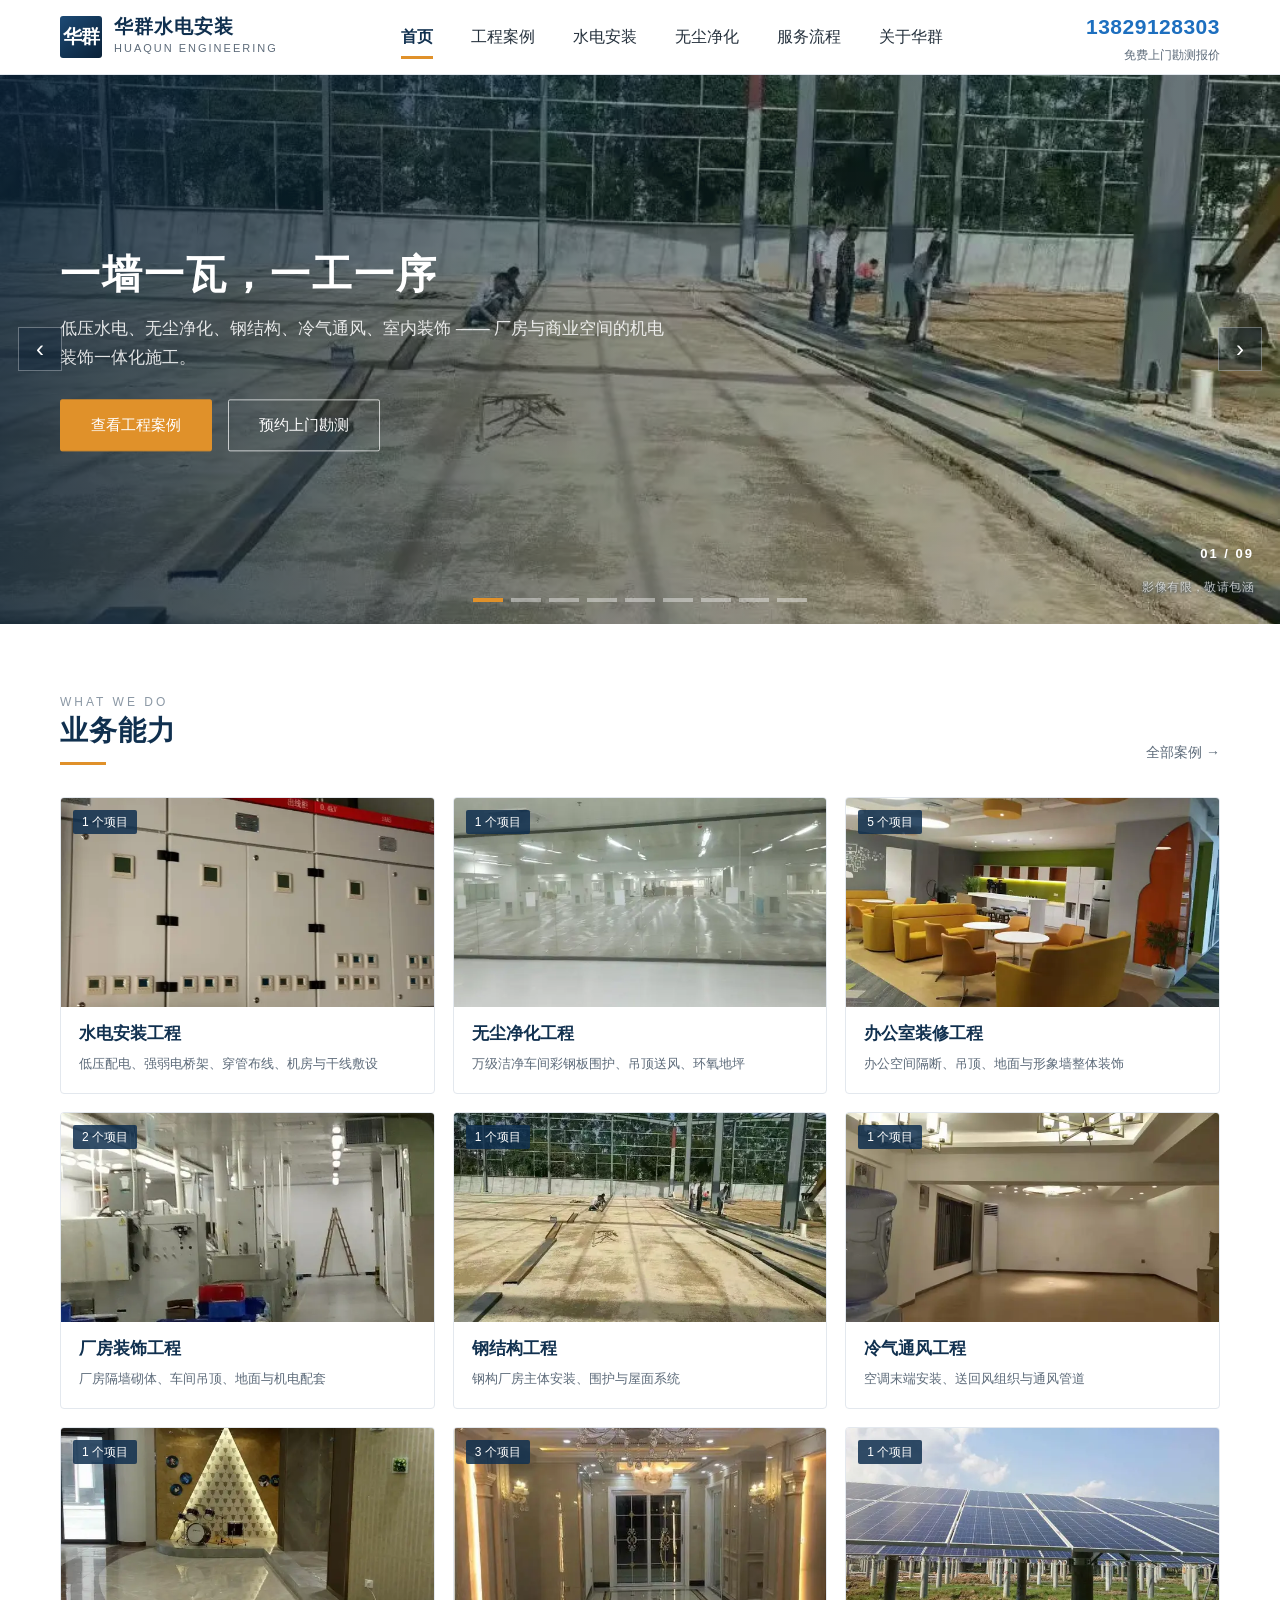
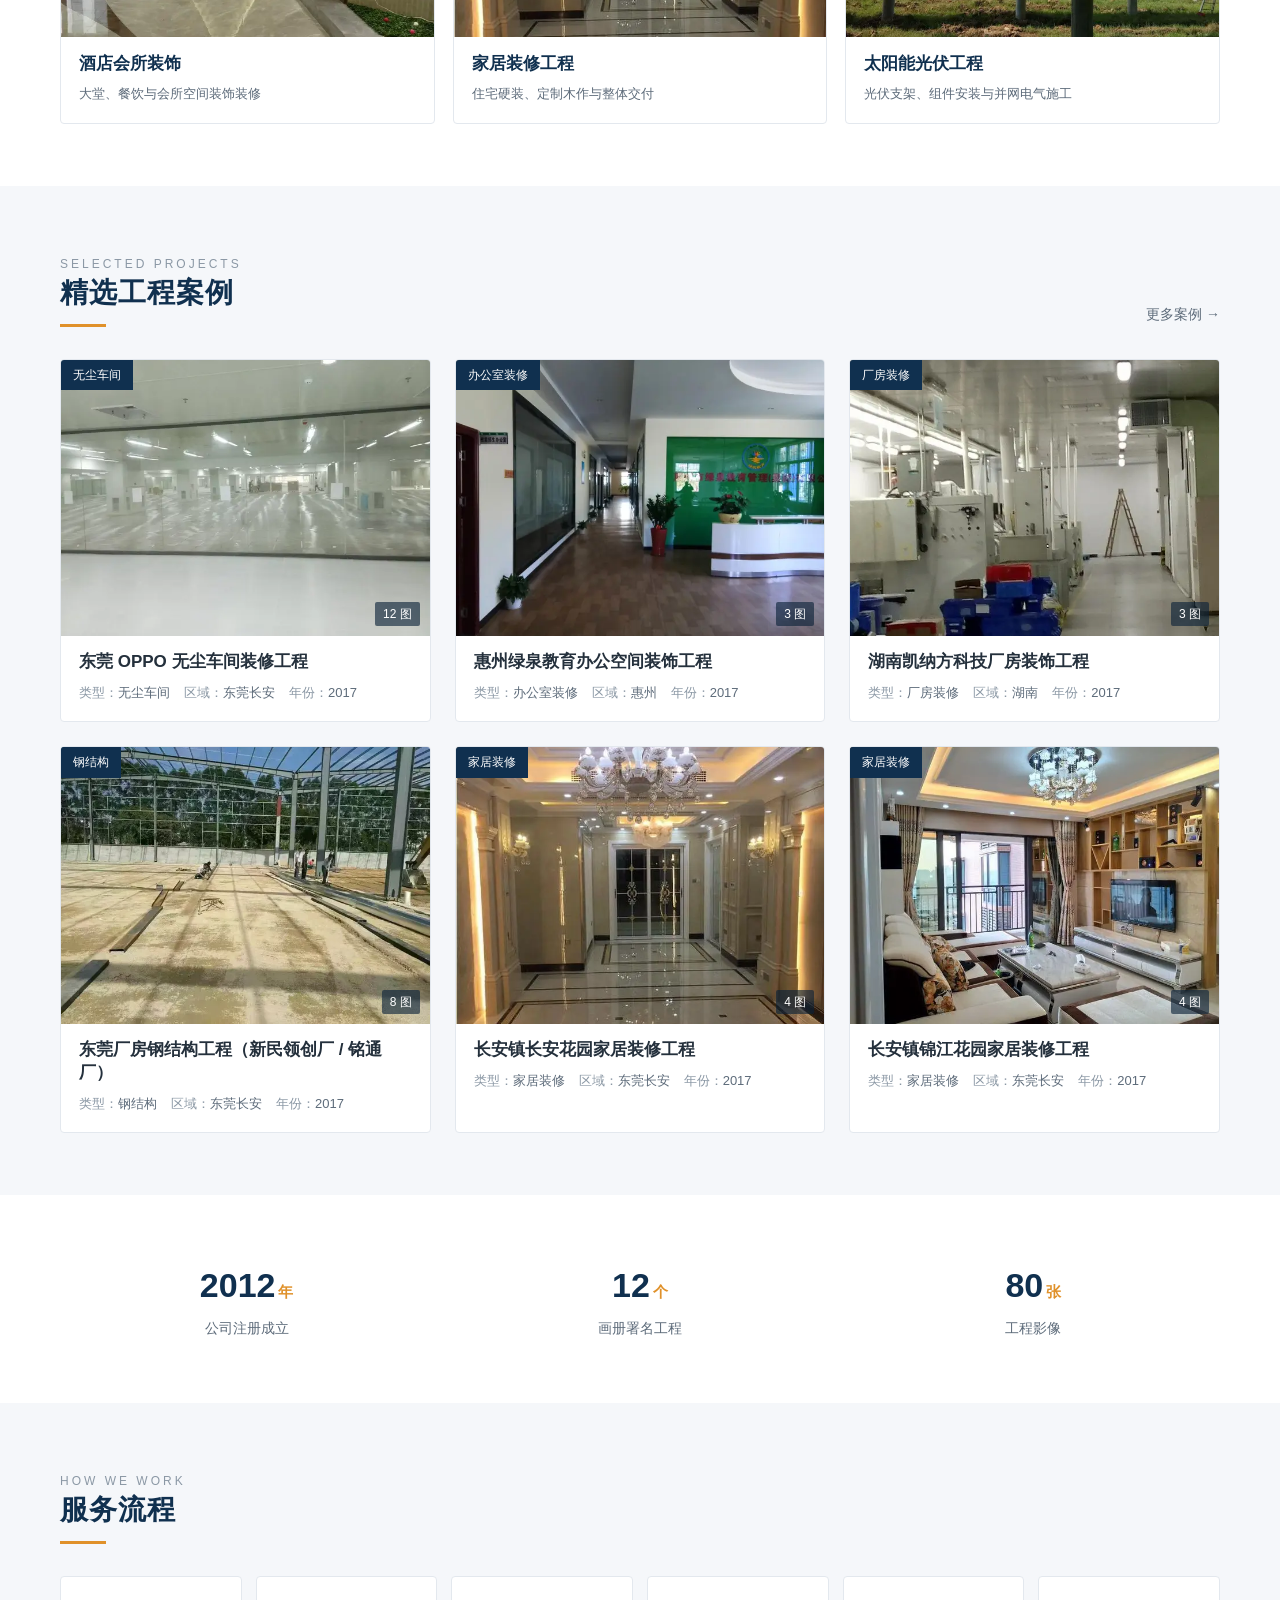
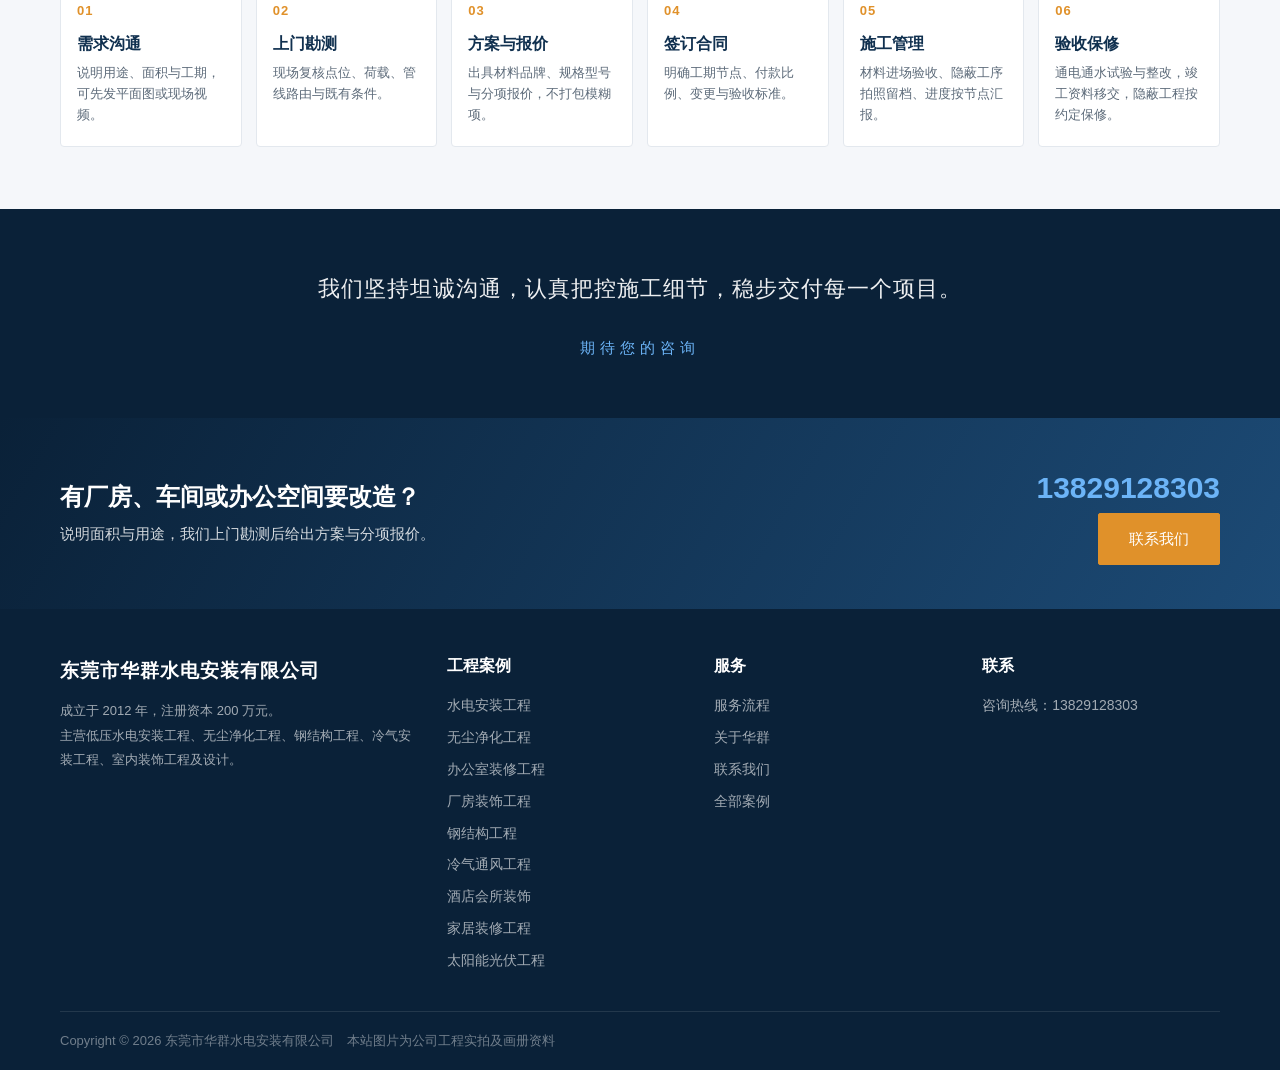
==== commit a3813139: "删掉顶部深色服务条" ====
--- a/index.html
+++ b/index.html
@@ -5,14 +5,9 @@
 <meta name="viewport" content="width=device-width, initial-scale=1">
 <title>东莞市华群水电安装有限公司 - 水电安装 · 无尘净化 · 厂房钢结构 · 办公室装饰工程</title>
 <meta name="description" content="东莞长安镇水电安装、无尘净化车间、厂房钢结构、办公室与酒店装饰工程服务商，14 年工程经验，OPPO、正博、信佳等制造企业合作案例，附工程实拍图集。">
-<link rel="stylesheet" href="assets/css/style.css">
+<link rel="stylesheet" href="assets/css/style.css?v=2b003111">
 </head>
 <body>
-
-<div class="hq-telbar"><div class="wrap">
-  <span class="desc">低压水电安装 · 无尘净化工程 · 钢结构工程 · 冷气通风 · 室内装饰设计与施工</span>
-  <span class="tel">咨询热线：<b data-fill-tel></b></span>
-</div></div>
 
 <header class="hq-head"><div class="wrap">
   <a class="hq-logo" href="index.html">
@@ -126,8 +121,8 @@
   </div>
 </footer>
 
-<script src="data/cases.js"></script>
-<script src="assets/js/site.js"></script>
+<script src="data/cases.js?v=fcd2339f"></script>
+<script src="assets/js/site.js?v=21f7fd93"></script>
 <script>
   document.getElementById("foot-cats").innerHTML = window.HUAQUN.cats.map(function (k) {
     return '<li><a href="cases.html?cat=' + k.id + '">' + k.name + "</a></li>";
--- a/assets/css/style.css
+++ b/assets/css/style.css
@@ -43,11 +43,6 @@
 .wrap { max-width: var(--maxw); margin: 0 auto; padding: 0 20px; }
 
 /* ---------- header ---------- */
-.hq-telbar { background: var(--navy-d); color: rgba(255, 255, 255, .68); font-size: 13px; }
-.hq-telbar .wrap { display: flex; justify-content: space-between; align-items: center; height: 34px; }
-.hq-telbar span { white-space: nowrap; }
-.hq-telbar .tel { display: none; color: var(--blue-l); font-weight: 700; letter-spacing: .5px; }
-
 .hq-head { background: var(--white); border-bottom: 1px solid var(--line); position: sticky; top: 0; z-index: 60; }
 .hq-head .wrap { display: flex; align-items: center; justify-content: space-between; height: 74px; }
 .hq-logo { display: flex; align-items: center; gap: 12px; }
@@ -310,9 +305,6 @@
   .hq-nav a.on::after { display: none; }
   .hq-burger { display: block; }
   .hq-head .hotline { display: none; }
-  .hq-telbar .wrap { height: auto; padding: 8px 20px; font-size: 12px; }
-  .hq-telbar .desc { display: none; }
-  .hq-telbar .tel { display: inline; }
   .cats, .grid, .stats, .scope-list { grid-template-columns: 1fr; }
   .words { padding: 36px 0; }
   .words-say { font-size: 16px; line-height: 1.95; letter-spacing: .5px; }
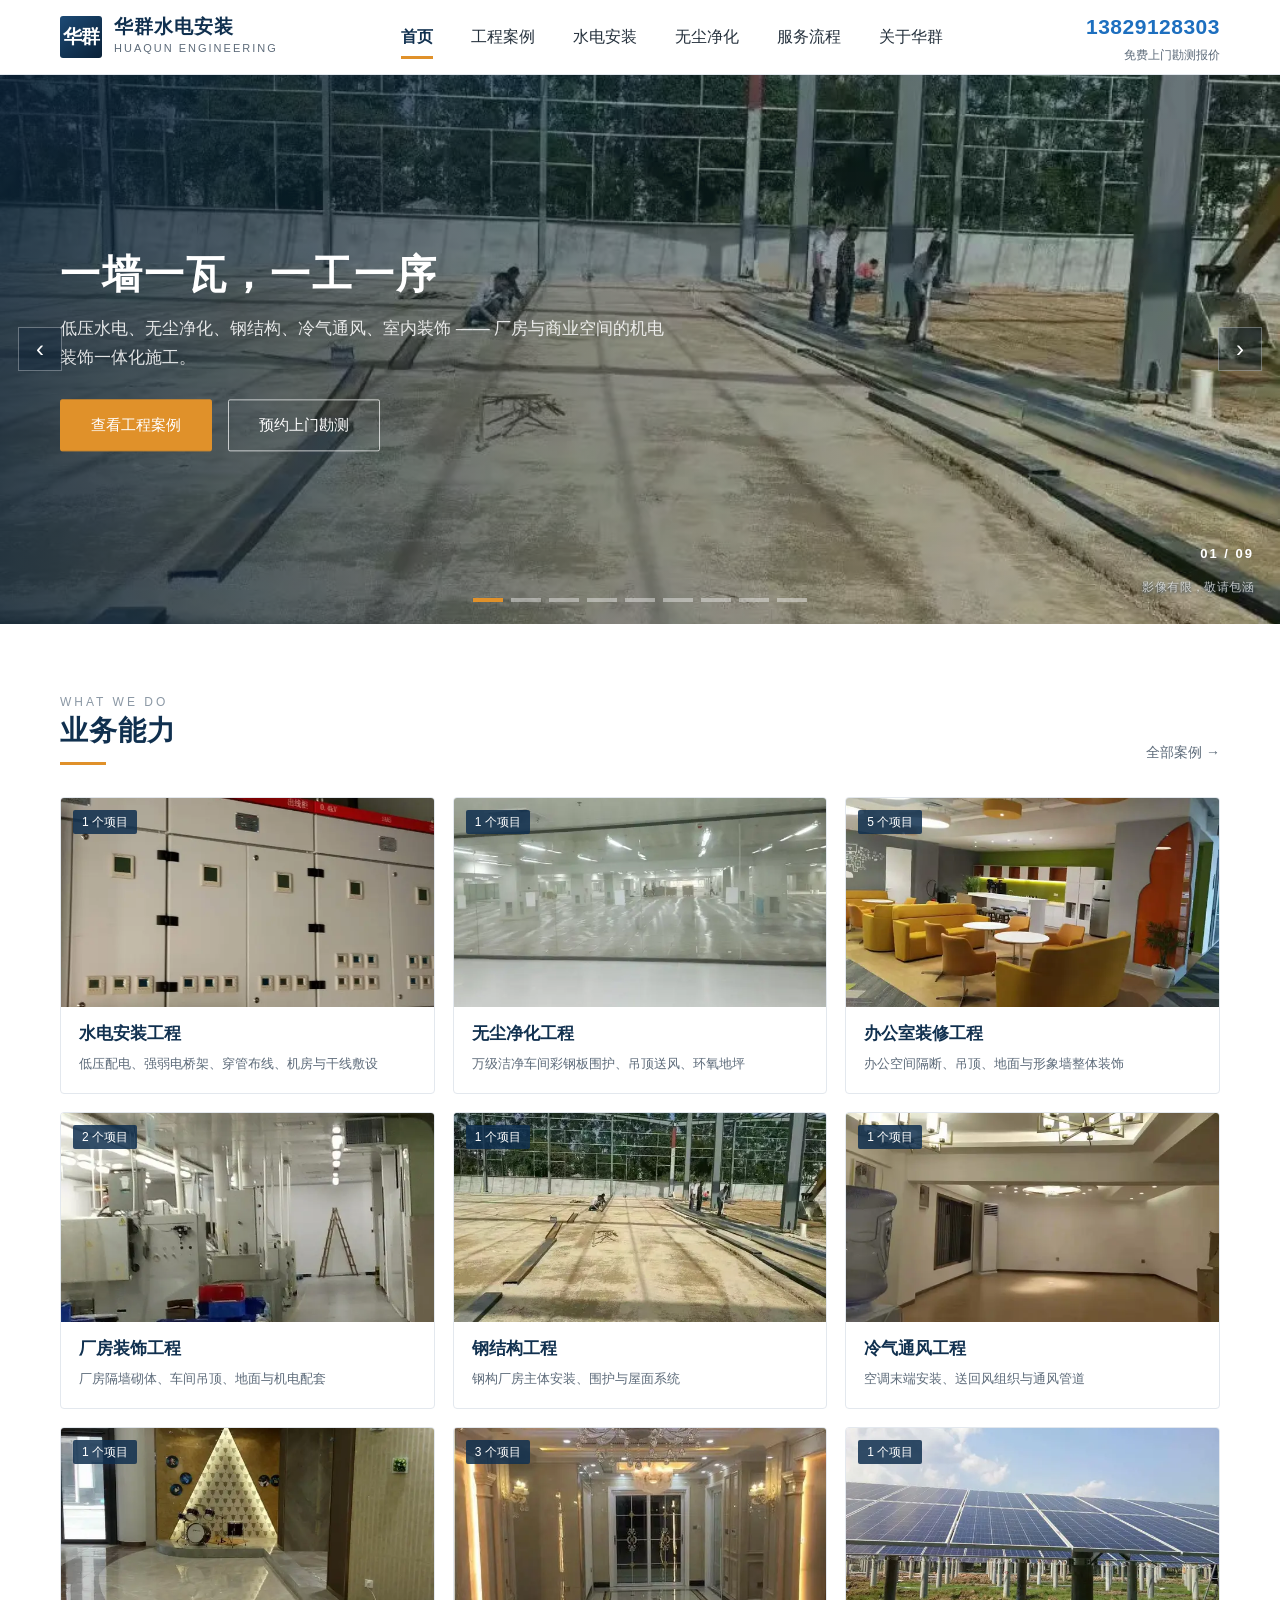
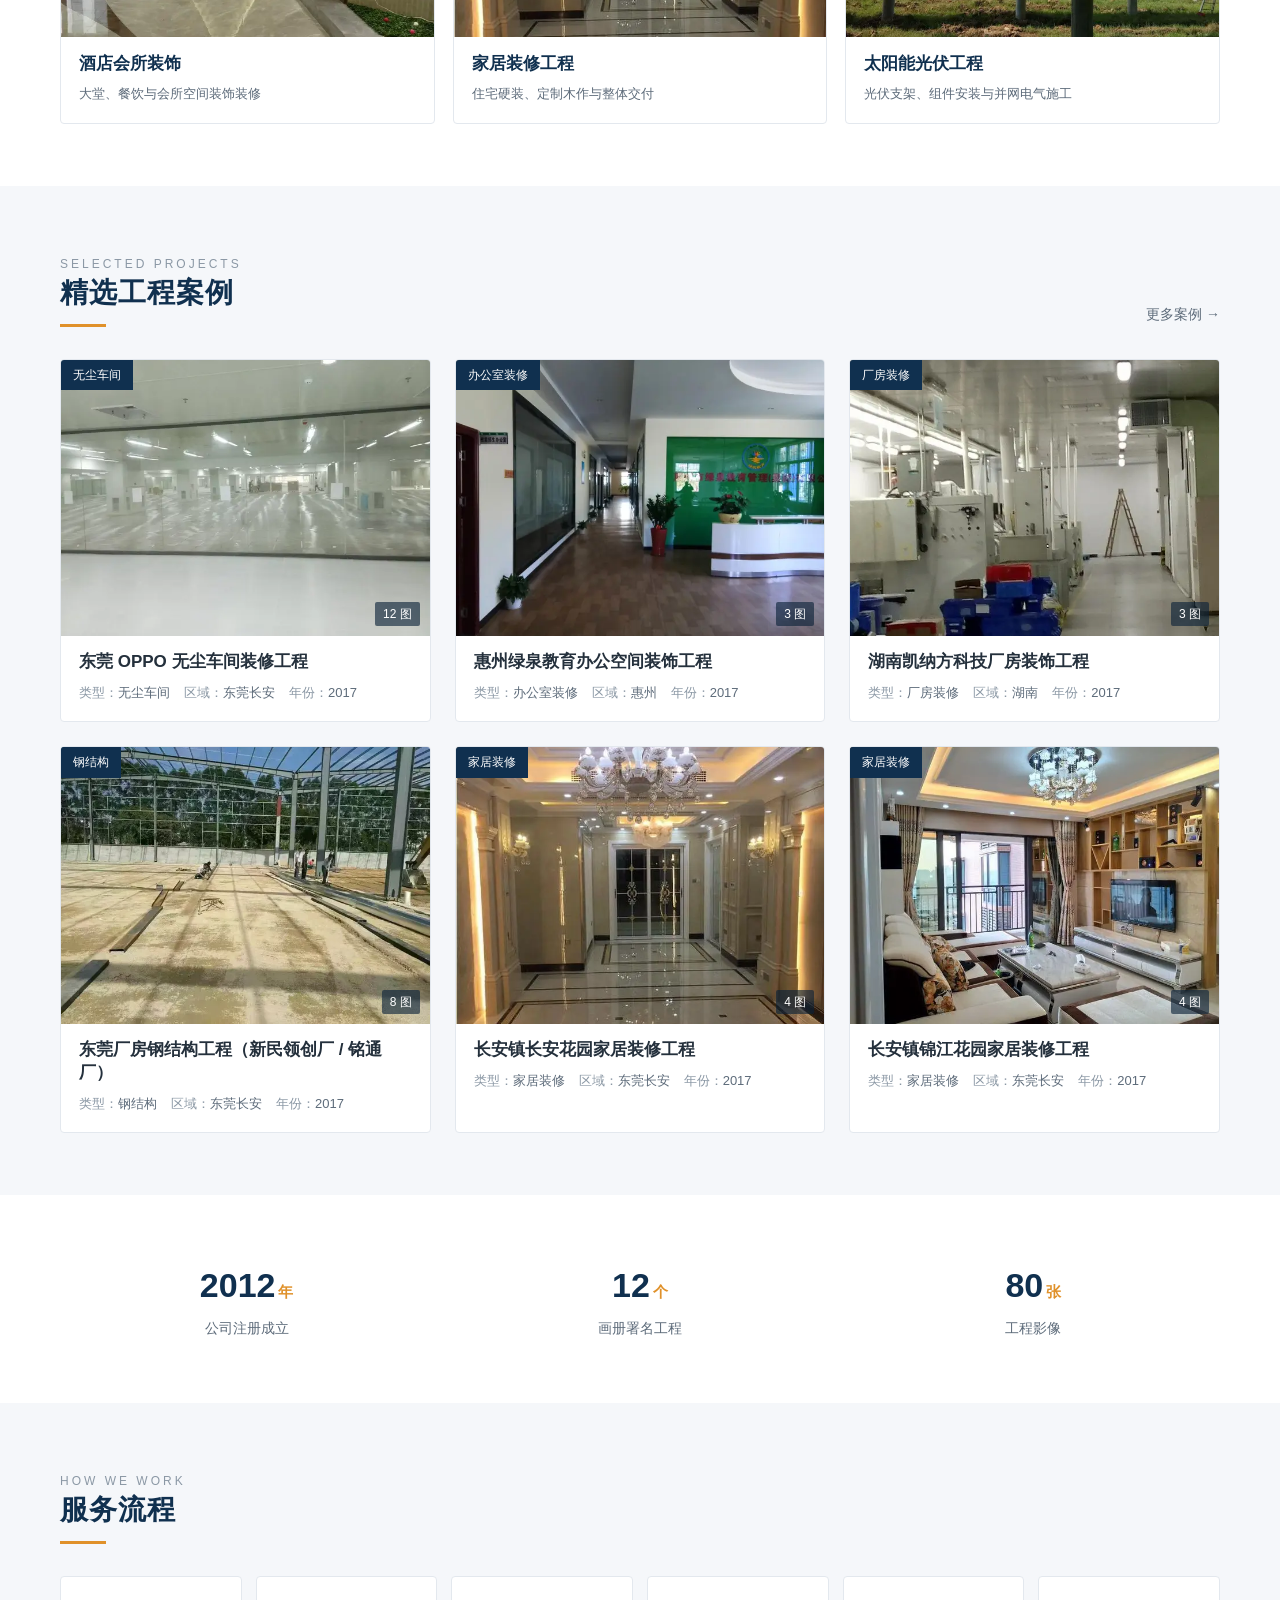
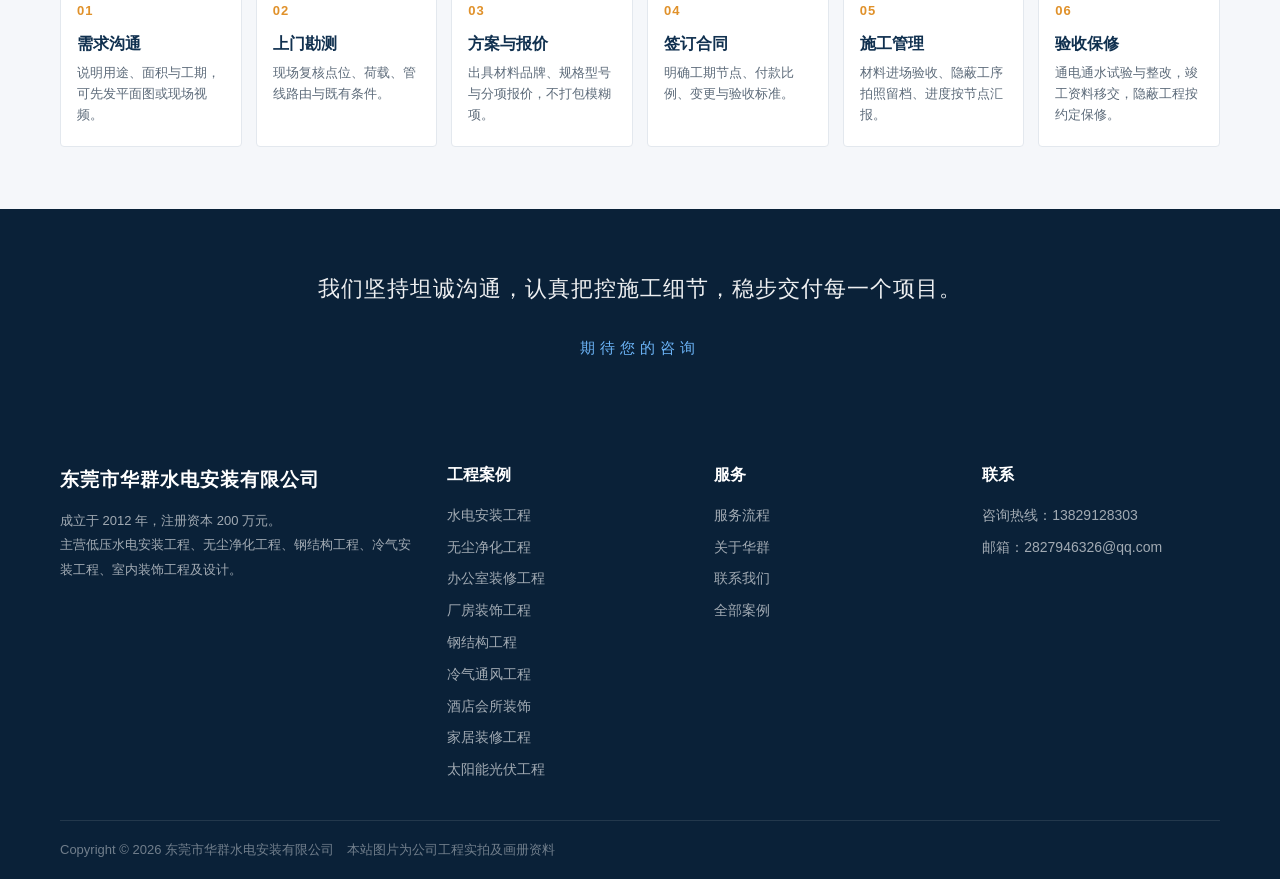
==== commit 0f9a3946: "首页加邮箱，删首页与关于页行动号召模块" ====
--- a/index.html
+++ b/index.html
@@ -5,7 +5,7 @@
 <meta name="viewport" content="width=device-width, initial-scale=1">
 <title>东莞市华群水电安装有限公司 - 水电安装 · 无尘净化 · 厂房钢结构 · 办公室装饰工程</title>
 <meta name="description" content="东莞长安镇水电安装、无尘净化车间、厂房钢结构、办公室与酒店装饰工程服务商，14 年工程经验，OPPO、正博、信佳等制造企业合作案例，附工程实拍图集。">
-<link rel="stylesheet" href="assets/css/style.css?v=2b003111">
+<link rel="stylesheet" href="assets/css/style.css?v=90b9bdb1">
 </head>
 <body>
 
@@ -32,7 +32,7 @@
     <h1>一墙一瓦，一工一序</h1>
     <p>低压水电、无尘净化、钢结构、冷气通风、室内装饰 —— 厂房与商业空间的机电装饰一体化施工。</p>
     <a class="btn" href="cases.html">查看工程案例</a>
-    <a class="btn ghost" href="about.html#contact">预约上门勘测</a>
+    <a class="btn ghost" href="about.html">预约上门勘测</a>
   </div></div>
   <button class="hero-arrow prev" id="hprev" aria-label="上一张">‹</button>
   <button class="hero-arrow next" id="hnext" aria-label="下一张">›</button>
@@ -90,13 +90,6 @@
   </div>
 </section>
 
-<section class="cta-band">
-  <div class="wrap">
-    <div><h3>有厂房、车间或办公空间要改造？</h3><p>说明面积与用途，我们上门勘测后给出方案与分项报价。</p></div>
-    <div style="text-align:right"><span class="tel" data-fill-tel></span><div><a class="btn" href="about.html#contact">联系我们</a></div></div>
-  </div>
-</section>
-
 <footer class="foot">
   <div class="wrap">
     <div class="foot-grid">
@@ -108,11 +101,12 @@
       <div><h4>服务</h4><ul>
         <li><a href="index.html#flow">服务流程</a></li>
         <li><a href="about.html">关于华群</a></li>
-        <li><a href="about.html#contact">联系我们</a></li>
+        <li><a href="about.html">联系我们</a></li>
         <li><a href="cases.html">全部案例</a></li>
       </ul></div>
       <div><h4>联系</h4><ul>
         <li>咨询热线：<span data-fill-tel></span></li>
+        <li>邮箱：2827946326@qq.com</li>
       </ul></div>
     </div>
     <div class="foot-bar">
--- a/assets/css/style.css
+++ b/assets/css/style.css
@@ -248,12 +248,6 @@
 .words { background: var(--navy-d); padding: 58px 0; text-align: center; }
 .words-say { margin: 0 auto; max-width: 820px; color: rgba(255, 255, 255, .93); font-size: 22px; line-height: 2; letter-spacing: 1px; }
 .words-hope { margin: 24px 0 0; color: var(--blue-l); font-size: 15px; letter-spacing: 5px; }
-
-.cta-band { background: linear-gradient(120deg, var(--navy-d), var(--navy-l)); color: #fff; padding: 44px 0; }
-.cta-band .wrap { display: flex; align-items: center; justify-content: space-between; gap: 24px; flex-wrap: wrap; }
-.cta-band h3 { font-size: 24px; }
-.cta-band p { margin: 8px 0 0; color: rgba(255, 255, 255, .82); font-size: 15px; }
-.cta-band .tel { font-size: 30px; font-weight: 800; color: var(--blue-l); }
 
 /* ---------- about ---------- */
 .about-grid { display: grid; grid-template-columns: minmax(0, 1fr) 340px; gap: 36px; align-items: start; }
